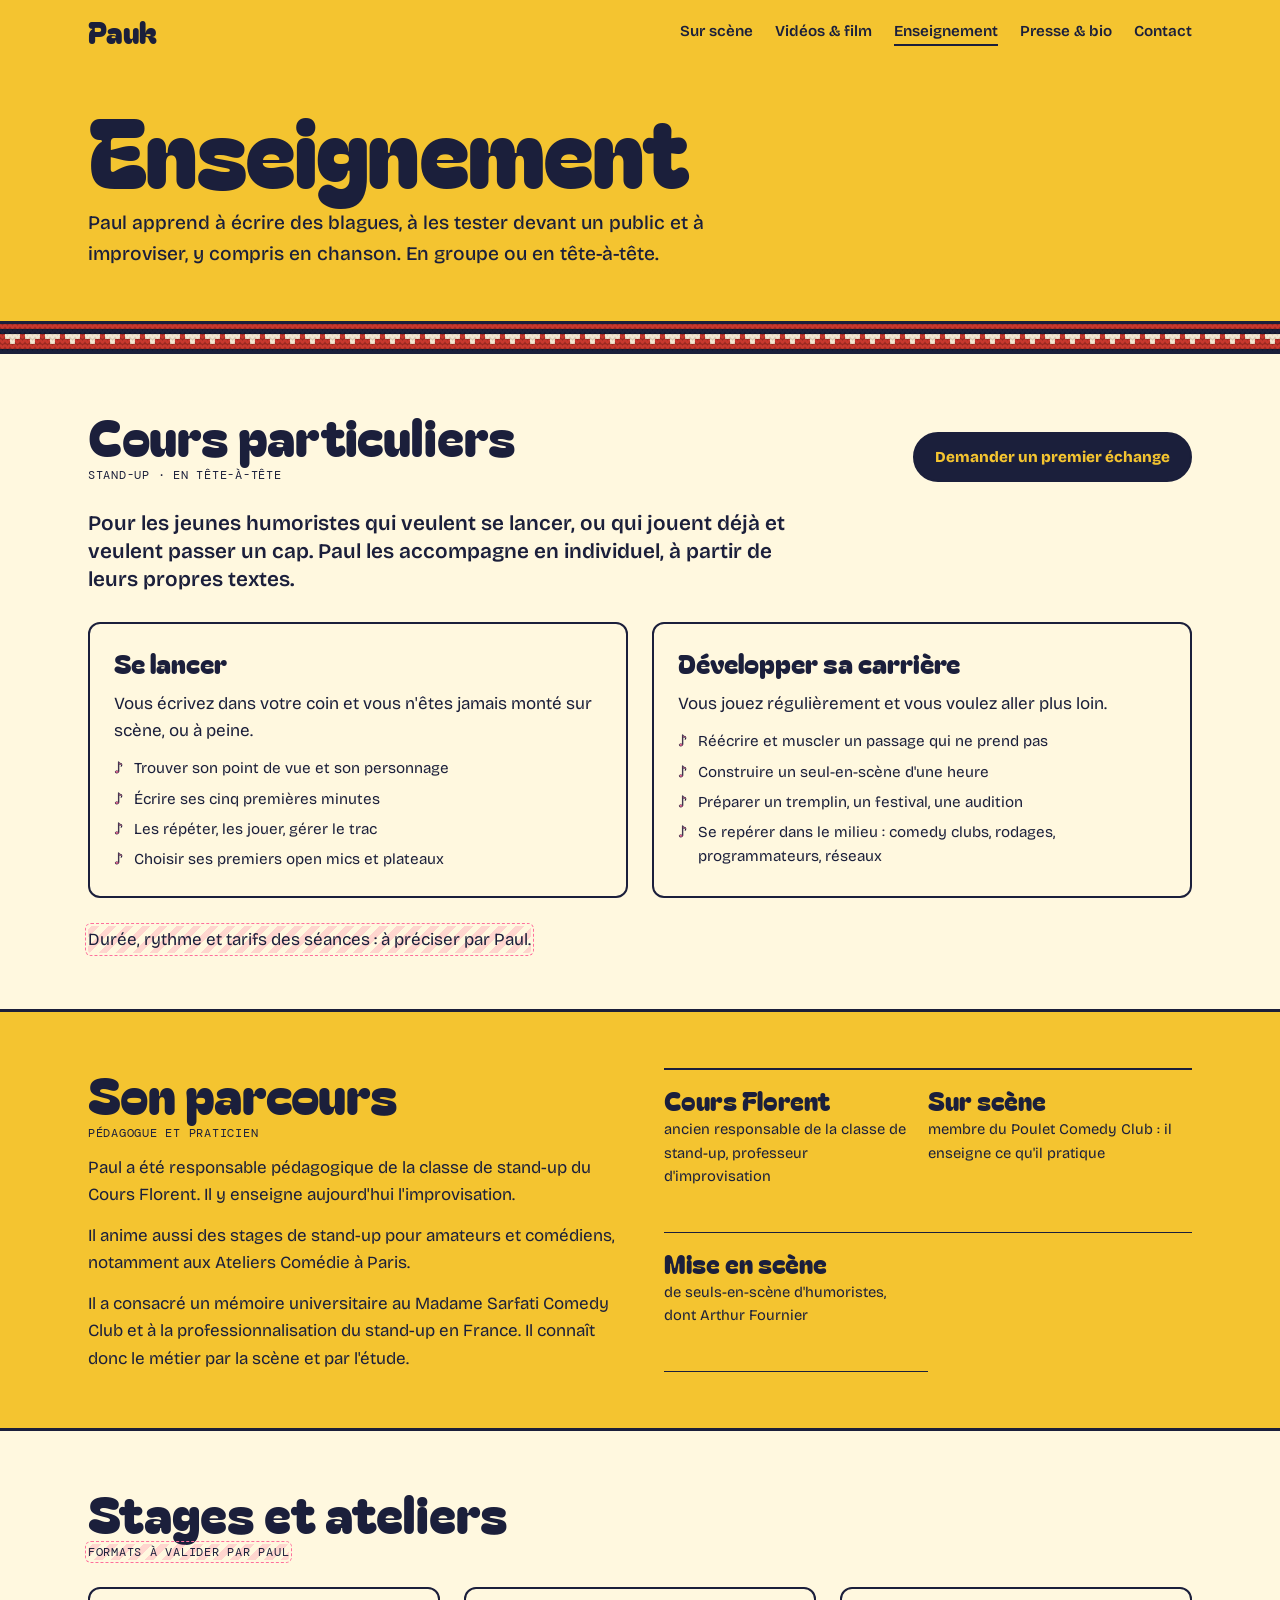
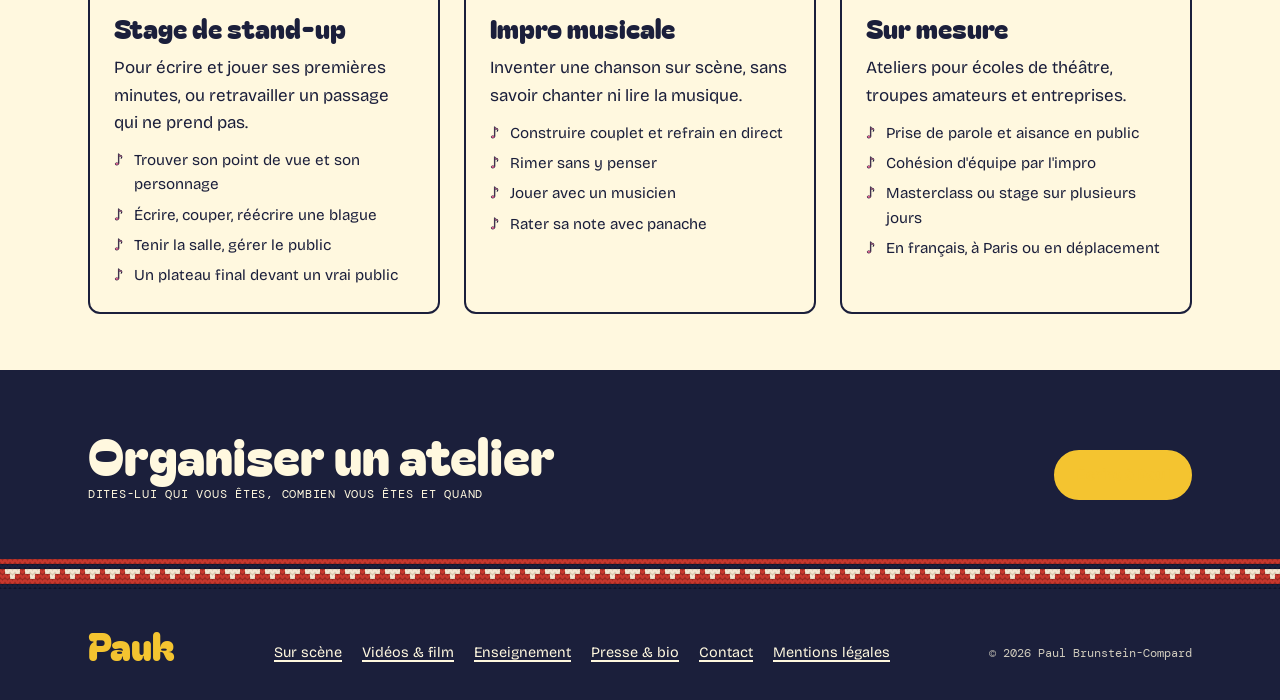
==== enseignement.html @ 98712d62 "Site de Pauk (Paul Brunstein-Compard) Site statique pauk.paris : accueil, sur scène, vidéos et film," ====
<!doctype html>
<html lang="fr">
<head>
<meta charset="utf-8">
<meta name="viewport" content="width=device-width, initial-scale=1, viewport-fit=cover">
<title>Enseignement · Pauk</title>
<meta name="description" content="Cours particuliers de stand-up pour jeunes humoristes, stages et ateliers d'improvisation musicale avec Paul Brunstein-Compard, professeur au Cours Florent.">
<link rel="icon" href="data:image/svg+xml,%3Csvg xmlns='http://www.w3.org/2000/svg' viewBox='0 0 64 64'%3E%3Crect width='64' height='64' rx='14' fill='%23F4C430'/%3E%3Ctext x='32' y='47' font-family='Arial Rounded MT Bold,Arial' font-weight='900' font-size='42' text-anchor='middle' fill='%231B1F3B'%3EP%3C/text%3E%3C/svg%3E">
<link rel="preconnect" href="https://fonts.googleapis.com">
<link rel="preconnect" href="https://fonts.gstatic.com" crossorigin>
<link rel="stylesheet" href="https://fonts.googleapis.com/css2?family=Bagel+Fat+One&family=Bricolage+Grotesque:opsz,wght@12..96,400;12..96,500;12..96,600;12..96,800&family=DM+Mono:wght@400;500&display=swap">
<link rel="stylesheet" href="assets/style.css">
<script>document.documentElement.classList.add('js')</script>
</head>
<body>
<a class="skip" href="#main">Aller au contenu</a>

<header class="site-header">
  <div class="inner">
    <a class="logo" href="index.html" aria-label="Pauk, accueil">Pauk</a>
    <button class="nav-toggle" type="button" aria-expanded="false" aria-controls="nav"><span class="bars" aria-hidden="true"></span>Menu</button>
    <nav class="nav" id="nav" aria-label="Navigation principale">
      <ul>
        <li><a href="sur-scene.html">Sur scène</a></li>
        <li><a href="videos.html">Vidéos & film</a></li>
        <li><a href="enseignement.html" aria-current="page">Enseignement</a></li>
        <li><a href="presse.html">Presse & bio</a></li>
        <li><a href="contact.html">Contact</a></li>
      </ul>
    </nav>
  </div>
</header>

<main id="main">
  <section class="page-head">
    <div class="inner">
      <h1>Enseignement</h1>
      <p>Paul apprend à écrire des blagues, à les tester devant un public et à improviser, y compris en chanson. En groupe ou en tête-à-tête.</p>
    </div>
  </section>
  <div class="lisere" aria-hidden="true"></div>

  <section class="band" id="cours-particuliers" aria-labelledby="perso-title">
    <div class="inner">
      <div class="band-head">
        <h2 class="h2" id="perso-title">Cours particuliers<span class="kicker">Stand-up · en tête-à-tête</span></h2>
        <a class="btn" href="contact.html#cours">Demander un premier échange</a>
      </div>
      <p class="tagline" style="margin-top:0;max-width:52ch">Pour les jeunes humoristes qui veulent se lancer, ou qui jouent déjà et veulent passer un cap. Paul les accompagne en individuel, à partir de leurs propres textes.</p>
      <div class="offers">
        <article class="offer">
          <h3>Se lancer</h3>
          <p>Vous écrivez dans votre coin et vous n'êtes jamais monté sur scène, ou à peine.</p>
          <ul>
            <li>Trouver son point de vue et son personnage</li>
            <li>Écrire ses cinq premières minutes</li>
            <li>Les répéter, les jouer, gérer le trac</li>
            <li>Choisir ses premiers open mics et plateaux</li>
          </ul>
        </article>
        <article class="offer">
          <h3>Développer sa carrière</h3>
          <p>Vous jouez régulièrement et vous voulez aller plus loin.</p>
          <ul>
            <li>Réécrire et muscler un passage qui ne prend pas</li>
            <li>Construire un seul-en-scène d'une heure</li>
            <li>Préparer un tremplin, un festival, une audition</li>
            <li>Se repérer dans le milieu : comedy clubs, rodages, programmateurs, réseaux</li>
          </ul>
        </article>
      </div>
      <p class="todo" style="align-self:flex-start">Durée, rythme et tarifs des séances : à préciser par Paul.</p>
    </div>
  </section>

  <section class="band yellow" aria-labelledby="parcours-title">
    <div class="inner">
      <div class="split">
        <div class="prose">
          <h2 class="h2" id="parcours-title">Son parcours<span class="kicker">Pédagogue et praticien</span></h2>
          <p>Paul a été responsable pédagogique de la classe de stand-up du Cours Florent. Il y enseigne aujourd'hui l'improvisation.</p>
          <p>Il anime aussi des stages de stand-up pour amateurs et comédiens, notamment aux Ateliers Comédie à Paris.</p>
          <p>Il a consacré un mémoire universitaire au Madame Sarfati Comedy Club et à la professionnalisation du stand-up en France. Il connaît donc le métier par la scène et par l'étude.</p>
        </div>
        <div class="facts">
          <div><b>Cours Florent</b><span>ancien responsable de la classe de stand-up, professeur d'improvisation</span></div>
          <div><b>Sur scène</b><span>membre du Poulet Comedy Club : il enseigne ce qu'il pratique</span></div>
          <div><b>Mise en scène</b><span>de seuls-en-scène d'humoristes, dont Arthur Fournier</span></div>
        </div>
      </div>
    </div>
  </section>

  <section class="band" aria-labelledby="offres-title">
    <div class="inner">
      <h2 class="h2" id="offres-title">Stages et ateliers<span class="kicker"><span class="todo">Formats à valider par Paul</span></span></h2>
      <div class="offers">
        <article class="offer">
          <h3>Stage de stand-up</h3>
          <p>Pour écrire et jouer ses premières minutes, ou retravailler un passage qui ne prend pas.</p>
          <ul>
            <li>Trouver son point de vue et son personnage</li>
            <li>Écrire, couper, réécrire une blague</li>
            <li>Tenir la salle, gérer le public</li>
            <li>Un plateau final devant un vrai public</li>
          </ul>
        </article>
        <article class="offer">
          <h3>Impro musicale</h3>
          <p>Inventer une chanson sur scène, sans savoir chanter ni lire la musique.</p>
          <ul>
            <li>Construire couplet et refrain en direct</li>
            <li>Rimer sans y penser</li>
            <li>Jouer avec un musicien</li>
            <li>Rater sa note avec panache</li>
          </ul>
        </article>
        <article class="offer">
          <h3>Sur mesure</h3>
          <p>Ateliers pour écoles de théâtre, troupes amateurs et entreprises.</p>
          <ul>
            <li>Prise de parole et aisance en public</li>
            <li>Cohésion d'équipe par l'impro</li>
            <li>Masterclass ou stage sur plusieurs jours</li>
            <li>En français, à Paris ou en déplacement</li>
          </ul>
        </article>
      </div>
    </div>
  </section>

  <section class="band ink on-ink">
    <div class="inner">
      <div class="band-head">
        <h2 class="h2">Organiser un atelier<span class="kicker">Dites-lui qui vous êtes, combien vous êtes et quand</span></h2>
        <a class="btn" href="contact.html#ateliers">Écrire à Paul</a>
      </div>
    </div>
  </section>
</main>

<footer class="site-footer">
  <div class="lisere" aria-hidden="true"></div>
  <div class="inner">
    <a class="logo" href="index.html">Pauk</a>
    <ul>
      <li><a href="sur-scene.html">Sur scène</a></li>
      <li><a href="videos.html">Vidéos & film</a></li>
      <li><a href="enseignement.html">Enseignement</a></li>
      <li><a href="presse.html">Presse & bio</a></li>
      <li><a href="contact.html">Contact</a></li>
      <li><a href="mentions-legales.html">Mentions légales</a></li>
    </ul>
    <small>© 2026 Paul Brunstein-Compard</small>
  </div>
</footer>
<script src="assets/site.js"></script>
</body>
</html>
---- assets/style.css ----
/* Pauk — feuille de style du site
   Univers : affiche de cabaret jaune, encre bleu nuit, rose « fausse note ».
   Le site garde volontairement le même look en mode clair et en mode sombre. */

:root {
  --yellow: #F4C430;
  --ink: #1B1F3B;
  --pink: #FF6F9C;
  --paper: #FFF8DF;
  --ink-soft: #3A3F66;
  --display: "Bagel Fat One", "Arial Rounded MT Bold", "Trebuchet MS", sans-serif;
  --body: "Bricolage Grotesque", "Segoe UI", system-ui, sans-serif;
  --mono: "DM Mono", ui-monospace, "Cascadia Mono", Consolas, monospace;
  --gutter: 28px;
  --max: 1160px;
  color-scheme: light;
}

* { box-sizing: border-box; }
html { scroll-behavior: smooth; }
body {
  margin: 0;
  background: var(--yellow);
  color: var(--ink);
  font-family: var(--body);
  font-size: 17px;
  line-height: 1.6;
  -webkit-font-smoothing: antialiased;
}
img { max-width: 100%; display: block; }
a { color: inherit; text-underline-offset: 3px; text-decoration-thickness: 1.5px; }
a:hover { color: var(--ink-soft); }
:focus-visible { outline: 3px solid var(--pink); outline-offset: 3px; border-radius: 4px; }
h1, h2, h3 { margin: 0; line-height: 1.1; text-wrap: balance; }
p { margin: 0; }
ul { margin: 0; padding: 0; }

.inner {
  max-width: var(--max);
  margin: 0 auto;
  padding-left: max(var(--gutter), env(safe-area-inset-left, 0px));
  padding-right: max(var(--gutter), env(safe-area-inset-right, 0px));
}
.skip { position: absolute; left: -999px; top: 8px; background: var(--ink); color: var(--paper); padding: 8px 14px; border-radius: 6px; z-index: 50; }
.skip:focus { left: 12px; }

/* ---------- En-tête ---------- */
body::before { content: ""; position: fixed; inset: 0 0 auto; height: env(safe-area-inset-top, 0px); z-index: 30; background: var(--yellow); }
.site-header {
  position: sticky; top: env(safe-area-inset-top, 0px); z-index: 20;
  background: var(--yellow);
  border-bottom: 3px solid transparent;
  transition: border-color .2s;
}
.site-header.scrolled { border-bottom-color: var(--ink); }
.site-header .inner { display: flex; align-items: center; justify-content: space-between; gap: 20px; padding-block: 16px; }
.logo { font-family: var(--display); font-size: 1.9rem; line-height: 1; text-decoration: none; }
.logo:hover { color: var(--ink); }
.nav ul { display: flex; gap: 22px; list-style: none; font-weight: 600; font-size: 0.95rem; }
.nav a { text-decoration: none; padding-block: 4px; border-bottom: 2.5px solid transparent; }
.nav a:hover, .nav a[aria-current="page"] { border-bottom-color: var(--ink); color: var(--ink); }
.nav-toggle { display: none; }

/* ---------- Boutons ---------- */
.btns { display: flex; flex-wrap: wrap; gap: 10px; }
.btn {
  display: inline-flex; align-items: center; gap: 8px;
  padding: 11px 20px; border: 2.5px solid var(--ink); border-radius: 999px;
  background: var(--ink); color: var(--yellow); font-weight: 800; font-size: 0.95rem;
  text-decoration: none; transition: transform .15s, box-shadow .15s;
}
.btn:hover { color: var(--yellow); transform: translate(-2px, -2px); box-shadow: 3px 3px 0 var(--pink); }
.btn.ghost { background: transparent; color: var(--ink); }
.btn.ghost:hover { color: var(--ink); }
.on-ink .btn { background: var(--yellow); color: var(--ink); border-color: var(--yellow); }
.on-ink .btn.ghost { background: transparent; color: var(--yellow); }

/* ---------- Héros ---------- */
.hero .inner { display: grid; grid-template-columns: 1.2fr 0.8fr; gap: 40px; align-items: end; padding-block: 32px 56px; }
.hero h1 { font-family: var(--display); font-weight: 400; font-size: clamp(3.6rem, 12vw, 8.5rem); line-height: 0.86; letter-spacing: -0.02em; }
.hero h1 em { font-style: normal; color: var(--pink); -webkit-text-stroke: 2.5px var(--ink); paint-order: stroke fill; }
.tagline { font-size: 1.3rem; font-weight: 600; max-width: 32ch; margin-top: 22px; line-height: 1.35; }
.tagline small { display: block; font-size: 0.92rem; font-weight: 400; margin-top: 8px; }
.hero .btns { margin-top: 26px; }

.staff {
  position: relative; height: 56px; margin: 26px 0 0; max-width: 440px;
  background: repeating-linear-gradient(to bottom, var(--ink) 0 1.5px, transparent 1.5px 12px);
  background-size: 100% 49.5px; background-repeat: no-repeat;
}
.staff i { position: absolute; width: 15px; height: 11px; border-radius: 50%; background: var(--ink); transform: rotate(-20deg); }
.staff i::after { content: ""; position: absolute; right: 0; bottom: 5px; width: 1.5px; height: 30px; background: var(--ink); }
.staff i.off { background: var(--pink); outline: 1.5px solid var(--ink); }
.staff span { position: absolute; right: 0; top: -22px; font-family: var(--mono); font-size: 0.72rem; }
@media (prefers-reduced-motion: no-preference) {
  .staff i.off { animation: hop 2.6s ease-in-out infinite; }
  @keyframes hop { 0%, 70%, 100% { translate: 0 0; } 80% { translate: 0 -8px; } 90% { translate: 0 2px; } }
}

/* Portrait : une vraie photo remplace .ph en ajoutant <img> dans .portrait */
.portrait {
  aspect-ratio: 4 / 5; width: 100%; max-width: 100%;
  border: 3px solid var(--ink); border-radius: 50% 50% 10px 10px; overflow: hidden;
  background: var(--paper); position: relative;
}
.portrait img { width: 100%; height: 100%; object-fit: cover; }
.ph {
  position: absolute; inset: 0;
  background:
    radial-gradient(circle at 50% 36%, #F3D2BC 0 17%, transparent 17.5%),
    radial-gradient(ellipse at 50% 96%, var(--pink) 0 44%, transparent 44.5%),
    var(--paper);
  display: flex; align-items: flex-end; justify-content: center; padding: 14px;
}
.ph span, .ph-label { font-family: var(--mono); font-size: 0.72rem; background: var(--ink); color: var(--paper); padding: 3px 9px; border-radius: 4px; }

/* ---------- Le pull ----------
   Motif jacquard tricoté d'après le pull fétiche de Pauk (affiche de L'Art de rater).
   pull.svg = motif complet, pull-lisere.svg = bande fine. Générés par outils/pull.py. */
.knit {
  height: 120px;
  background: url("pull.svg") repeat-x left top / auto 120px;
  border-top: 3px solid var(--ink);
  position: relative;
}
.knit-tag {
  position: absolute; right: max(var(--gutter), env(safe-area-inset-right, 0px)); bottom: -14px;
  font-family: var(--mono); font-size: 0.72rem; letter-spacing: .04em;
  background: var(--paper); color: var(--ink); border: 2px solid var(--ink); border-radius: 999px; padding: 3px 12px;
  transform: rotate(-3deg); z-index: 1;
}
.lisere { height: 30px; background: url("pull-lisere.svg") repeat-x left top / auto 30px; border-top: 3px solid var(--ink); }
.site-footer .lisere { border-top: 0; }

/* Affiche dans un cadre */
.poster { border: 3px solid var(--ink); border-radius: 10px; overflow: hidden; box-shadow: 8px 8px 0 var(--ink); max-width: 340px; width: 100%; justify-self: center; }
.poster img { width: 100%; height: auto; }

/* ---------- Bandeaux ---------- */
.band { background: var(--paper); border-top: 3px solid var(--ink); }
.band .inner { padding-block: 56px; display: flex; flex-direction: column; gap: 28px; }
.band.yellow { background: var(--yellow); }
.band.ink { background: var(--ink); color: var(--paper); }
.band.ink a { color: var(--yellow); }
.band-head { display: flex; justify-content: space-between; align-items: end; gap: 16px; flex-wrap: wrap; }
.h2 { font-family: var(--display); font-weight: 400; font-size: clamp(2.2rem, 5vw, 3.2rem); line-height: 1; }
.kicker { display: block; font-family: var(--mono); font-size: 0.78rem; letter-spacing: 0.06em; text-transform: uppercase; margin-top: 8px; }
.more { font-weight: 700; }

/* ---------- En-tête de page intérieure ---------- */
.page-head .inner { padding-block: 40px 52px; display: flex; flex-direction: column; gap: 16px; }
.page-head h1 { font-family: var(--display); font-weight: 400; font-size: clamp(3rem, 9vw, 6rem); line-height: 0.9; letter-spacing: -0.02em; }
.page-head p { font-size: 1.2rem; max-width: 52ch; font-weight: 500; }

/* ---------- Setlist (dates) ---------- */
.setlist { list-style: none; display: grid; }
.setlist li {
  display: grid; grid-template-columns: 11rem 1fr auto; gap: 20px; align-items: baseline;
  padding: 16px 0; border-bottom: 1.5px dashed var(--ink);
}
.setlist li:first-child { border-top: 1.5px dashed var(--ink); }
.setlist .when { font-family: var(--mono); font-size: 0.88rem; font-variant-numeric: tabular-nums; }
.setlist .what { min-width: 0; font-weight: 800; font-size: 1.1rem; line-height: 1.3; }
.setlist .what small { display: block; font-weight: 400; font-size: 0.92rem; margin-top: 2px; }
.setlist .side { display: flex; gap: 10px; align-items: center; flex-wrap: wrap; justify-content: flex-end; }
.tag { font-family: var(--mono); font-size: 0.72rem; text-transform: uppercase; letter-spacing: .04em; border: 1.5px solid currentColor; border-radius: 999px; padding: 2px 9px; white-space: nowrap; }
.tag.pink { background: var(--pink); border-color: var(--ink); }
.setlist .go { font-weight: 800; font-size: 0.9rem; white-space: nowrap; }

/* ---------- Cartes vidéo ---------- */
.cards { display: grid; grid-template-columns: repeat(auto-fill, minmax(260px, 1fr)); gap: 24px; }
.card { display: flex; flex-direction: column; gap: 10px; min-width: 0; text-decoration: none; }
.card .thumb {
  aspect-ratio: 16 / 9; max-width: 100%; border: 2.5px solid var(--ink); border-radius: 8px;
  background: var(--yellow); display: grid; place-items: center; position: relative; overflow: hidden;
  transition: transform .15s, box-shadow .15s;
}
.card .thumb.pink { background: var(--pink); }
.card .thumb.ink { background: var(--ink-soft); }
.card .thumb img { position: absolute; inset: 0; width: 100%; height: 100%; object-fit: cover; }
.card .play { z-index: 1; width: 58px; height: 58px; border-radius: 50%; background: var(--ink); display: grid; place-items: center; position: relative; }
.card .play::after { content: ""; border-left: 18px solid var(--yellow); border-top: 11px solid transparent; border-bottom: 11px solid transparent; margin-left: 5px; }
.card .thumb .ph-label { position: absolute; left: 10px; bottom: 10px; }
a.card:hover .thumb { transform: translate(-3px, -3px); box-shadow: 4px 4px 0 var(--ink); }
.card b { font-size: 1.05rem; line-height: 1.3; }
.card span { font-size: 0.9rem; }
.card .meta { font-family: var(--mono); font-size: 0.75rem; text-transform: uppercase; letter-spacing: .04em; }

/* ---------- Colonnes de texte ---------- */
.split { display: grid; grid-template-columns: 1fr 1fr; gap: 48px; }
.split > * { min-width: 0; display: flex; flex-direction: column; gap: 14px; }
.prose { display: flex; flex-direction: column; gap: 14px; max-width: 64ch; }
.prose h3 { font-size: 1.25rem; font-weight: 800; margin-top: 10px; }
.quote { font-size: clamp(1.4rem, 3vw, 1.9rem); font-weight: 800; line-height: 1.25; }
.quote cite { display: block; font-style: normal; font-family: var(--mono); font-size: 0.78rem; font-weight: 400; margin-top: 10px; }
.stars { font-family: var(--mono); font-size: 0.85rem; }

/* Faits marquants */
.facts { display: grid; grid-template-columns: repeat(auto-fit, minmax(200px, 1fr)); gap: 0; border-top: 2.5px solid currentColor; }
.facts div { padding: 16px 16px 18px 0; border-bottom: 1.5px solid currentColor; display: flex; flex-direction: column; gap: 4px; }
.facts b { font-family: var(--display); font-weight: 400; font-size: 1.6rem; line-height: 1.1; }
.facts span { font-size: 0.92rem; }

/* Offres (enseignement) */
.offers { display: grid; grid-template-columns: repeat(auto-fit, minmax(260px, 1fr)); gap: 24px; }
.offer { border: 2.5px solid var(--ink); border-radius: 12px; padding: 24px; background: var(--paper); display: flex; flex-direction: column; gap: 12px; min-width: 0; }
.offer h3 { font-family: var(--display); font-weight: 400; font-size: 1.7rem; }
.offer ul { list-style: none; display: flex; flex-direction: column; gap: 6px; font-size: 0.95rem; }
.offer li { padding-left: 20px; position: relative; }
.offer li::before { content: "♪"; position: absolute; left: 0; color: var(--pink); -webkit-text-stroke: .6px var(--ink); font-weight: 800; }

/* Archives */
.archive { list-style: none; display: grid; grid-template-columns: repeat(auto-fill, minmax(260px, 1fr)); gap: 20px 32px; }
.archive li { border-top: 1.5px solid var(--ink); padding-top: 10px; display: flex; flex-direction: column; gap: 2px; }
.archive b { font-size: 1.05rem; }
.archive span { font-size: 0.9rem; }
.archive .when { font-family: var(--mono); font-size: 0.78rem; }

/* Bio à copier */
.copybox { background: var(--paper); border: 2.5px solid var(--ink); border-radius: 12px; padding: 22px; display: flex; flex-direction: column; gap: 12px; }
.copybox .row { display: flex; justify-content: space-between; align-items: center; gap: 12px; flex-wrap: wrap; }
.copybox .label { font-family: var(--mono); font-size: 0.78rem; text-transform: uppercase; letter-spacing: .06em; }
.copy { font: 700 0.85rem var(--body); padding: 6px 14px; border-radius: 999px; border: 2px solid var(--ink); background: transparent; color: var(--ink); cursor: pointer; }
.copy:hover { background: var(--ink); color: var(--yellow); }

/* Photos presse */
.photos { display: grid; grid-template-columns: repeat(auto-fill, minmax(200px, 1fr)); gap: 18px; }
.photos figure { margin: 0; display: flex; flex-direction: column; gap: 6px; }
.photos .frame { aspect-ratio: 4 / 5; max-width: 100%; border: 2.5px solid var(--ink); border-radius: 8px; background: var(--yellow); display: grid; place-items: center; overflow: hidden; }
.photos .frame img { width: 100%; height: 100%; object-fit: cover; object-position: 50% 30%; }
.photos .frame.pink { background: var(--pink); }
.photos figcaption { font-size: 0.85rem; }

/* Contact : une seule adresse */
.contact-one { display: flex; flex-direction: column; gap: 10px; }
.mail-big { font-family: var(--display); font-size: clamp(1.7rem, 6vw, 3.4rem); line-height: 1.05; text-decoration: none; word-break: break-word; }
.mail-big:hover { text-decoration: underline; }
.contact-one p { max-width: 56ch; }
.subjects { list-style: none; display: grid; grid-template-columns: repeat(auto-fit, minmax(220px, 1fr)); gap: 20px 28px; }
.subjects li { border-top: 2px solid currentColor; padding-top: 10px; display: flex; flex-direction: column; gap: 4px; font-size: 0.93rem; }
.subjects b { font-family: var(--mono); font-size: 0.78rem; text-transform: uppercase; letter-spacing: .06em; }
.on-ink .subjects b { color: var(--yellow); }

/* Contacts */
.contacts { display: grid; grid-template-columns: repeat(auto-fit, minmax(230px, 1fr)); gap: 28px; }
.contacts > div { border-top: 2px solid currentColor; padding-top: 12px; display: flex; flex-direction: column; gap: 6px; min-width: 0; }
.contacts b { font-family: var(--mono); font-size: 0.78rem; text-transform: uppercase; letter-spacing: .06em; }
.on-ink .contacts b { color: var(--yellow); }
.contacts .mail { font-weight: 800; font-size: 1.1rem; word-break: break-word; }
.contacts p { font-size: 0.93rem; }
.socials { display: flex; flex-wrap: wrap; gap: 10px; list-style: none; }
.socials a { display: inline-block; font-family: var(--mono); font-size: 0.85rem; border: 1.5px solid currentColor; border-radius: 6px; padding: 6px 12px; text-decoration: none; }

/* Éléments à compléter : faciles à repérer, à retirer une fois remplis */
.todo { background: repeating-linear-gradient(-45deg, rgba(255,111,156,.25) 0 6px, transparent 6px 12px); outline: 1.5px dashed var(--pink); outline-offset: 2px; border-radius: 3px; }

/* ---------- Pied de page ---------- */
.site-footer { background: var(--ink); color: var(--paper); border-top: 3px solid var(--ink); }
.site-footer .inner { padding-block: 36px calc(36px + env(safe-area-inset-bottom, 0px)); display: flex; justify-content: space-between; gap: 20px 40px; flex-wrap: wrap; align-items: end; }
.site-footer .logo { color: var(--yellow); font-size: 2.4rem; }
.site-footer ul { display: flex; flex-wrap: wrap; gap: 8px 20px; list-style: none; font-size: 0.9rem; }
.site-footer a { color: var(--paper); }
.site-footer small { font-family: var(--mono); font-size: 0.75rem; opacity: .8; }

/* ---------- Téléphone ---------- */
@media (max-width: 860px) {
  :root { --gutter: 18px; }
  body { font-size: 16px; }
  .nav-toggle {
    display: inline-flex; align-items: center; gap: 8px;
    font: 800 0.95rem var(--body); color: var(--ink); background: transparent;
    border: 2.5px solid var(--ink); border-radius: 999px; padding: 7px 14px; cursor: pointer;
  }
  .nav-toggle .bars { width: 16px; height: 10px; border-block: 2.5px solid var(--ink); position: relative; }
  .nav-toggle .bars::after { content: ""; position: absolute; left: 0; right: 0; top: 1.25px; height: 2.5px; background: var(--ink); }
  .js .nav { display: none; }
  .js .nav.open { display: block; position: absolute; left: 0; right: 0; top: 100%; background: var(--yellow); border-bottom: 3px solid var(--ink); }
  .nav ul { flex-direction: column; gap: 0; padding: 4px max(var(--gutter), env(safe-area-inset-right, 0px)) 16px max(var(--gutter), env(safe-area-inset-left, 0px)); font-size: 1.25rem; }
  .nav li a { display: block; padding: 10px 0; border-bottom: 1.5px dashed var(--ink); }
  .nav li:last-child a { border-bottom: 0; }
  html:not(.js) .site-header .inner { flex-wrap: wrap; }
  html:not(.js) .nav-toggle { display: none; }
  html:not(.js) .nav ul { flex-direction: row; flex-wrap: wrap; gap: 4px 16px; padding: 0; font-size: 0.95rem; }
  html:not(.js) .nav li a { border-bottom: 0; padding: 2px 0; }

  .hero .inner { grid-template-columns: 1fr; gap: 28px; padding-block: 12px 40px; }
  .hero .portrait { max-width: 220px; justify-self: start; }
  .split { grid-template-columns: 1fr; gap: 36px; }
  .band .inner { padding-block: 40px; }
  .setlist li { grid-template-columns: 1fr; gap: 6px; }
  .setlist .side { justify-content: flex-start; }
}
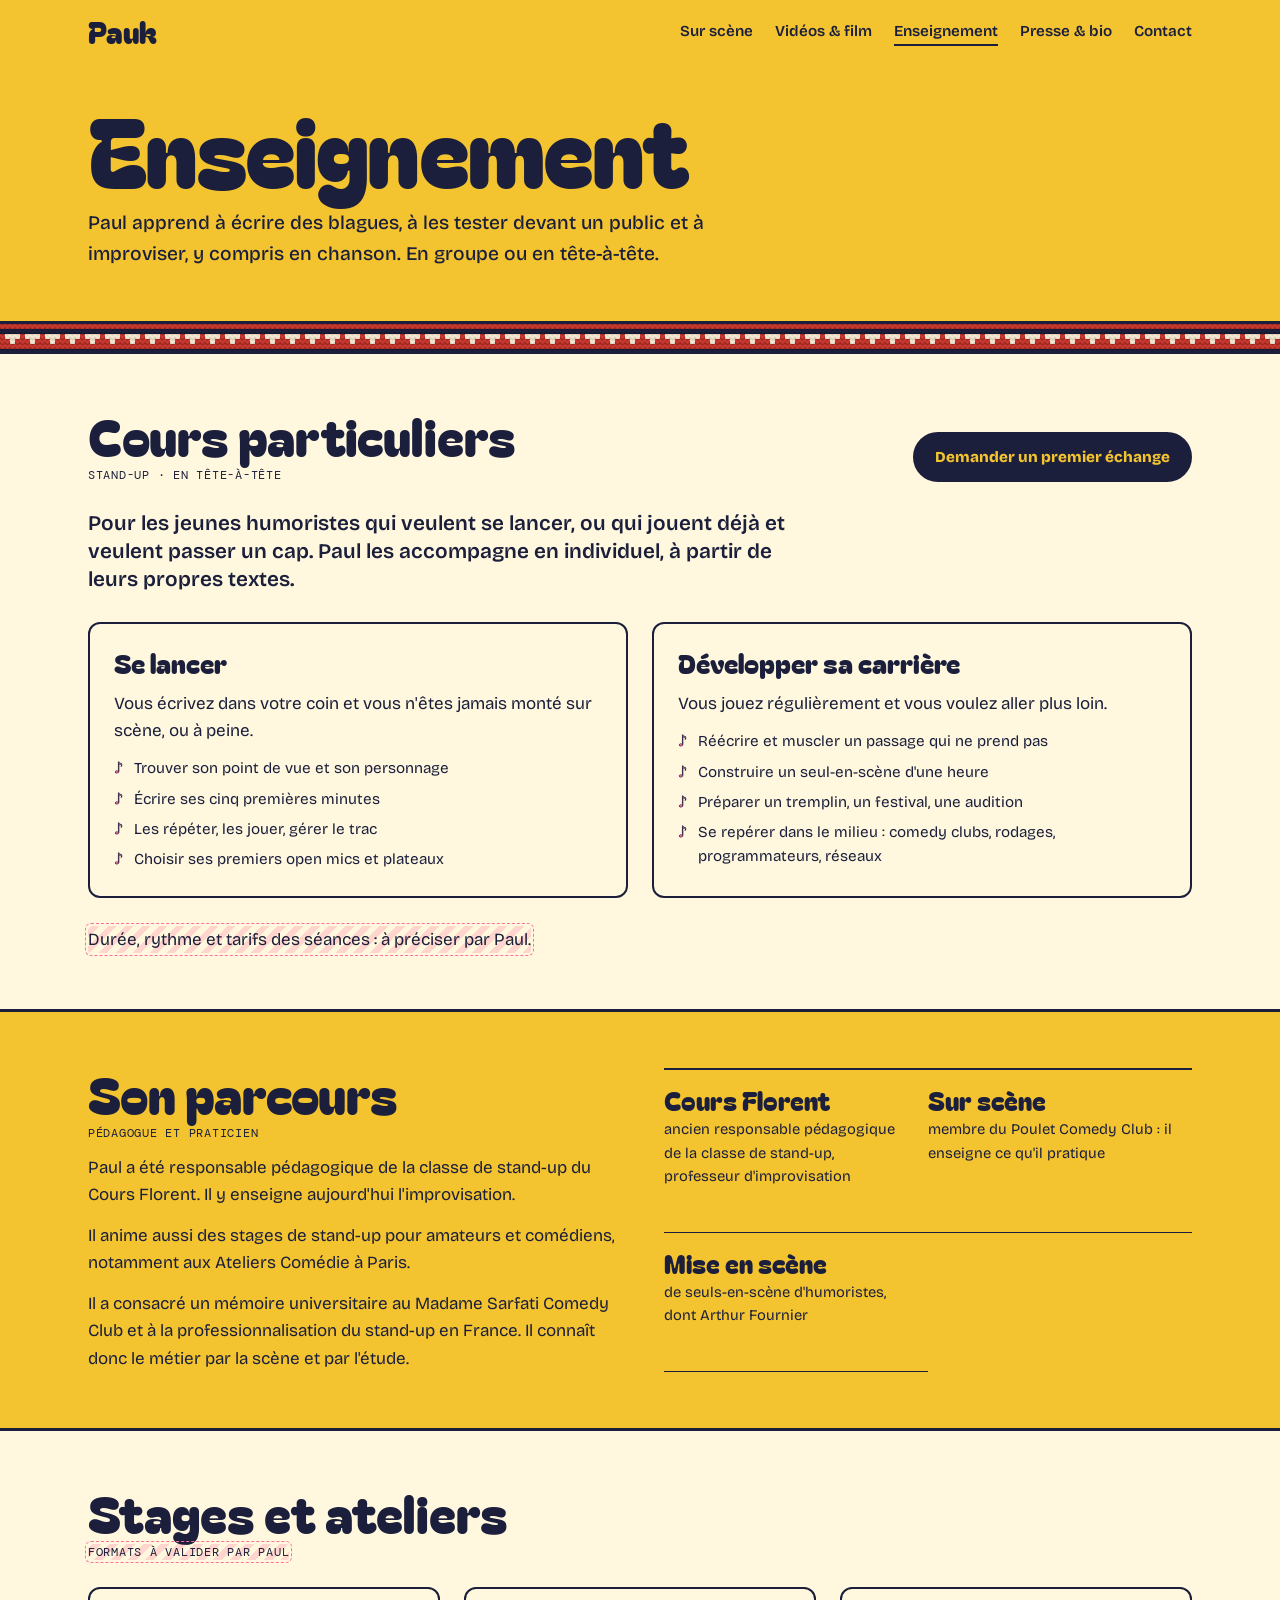
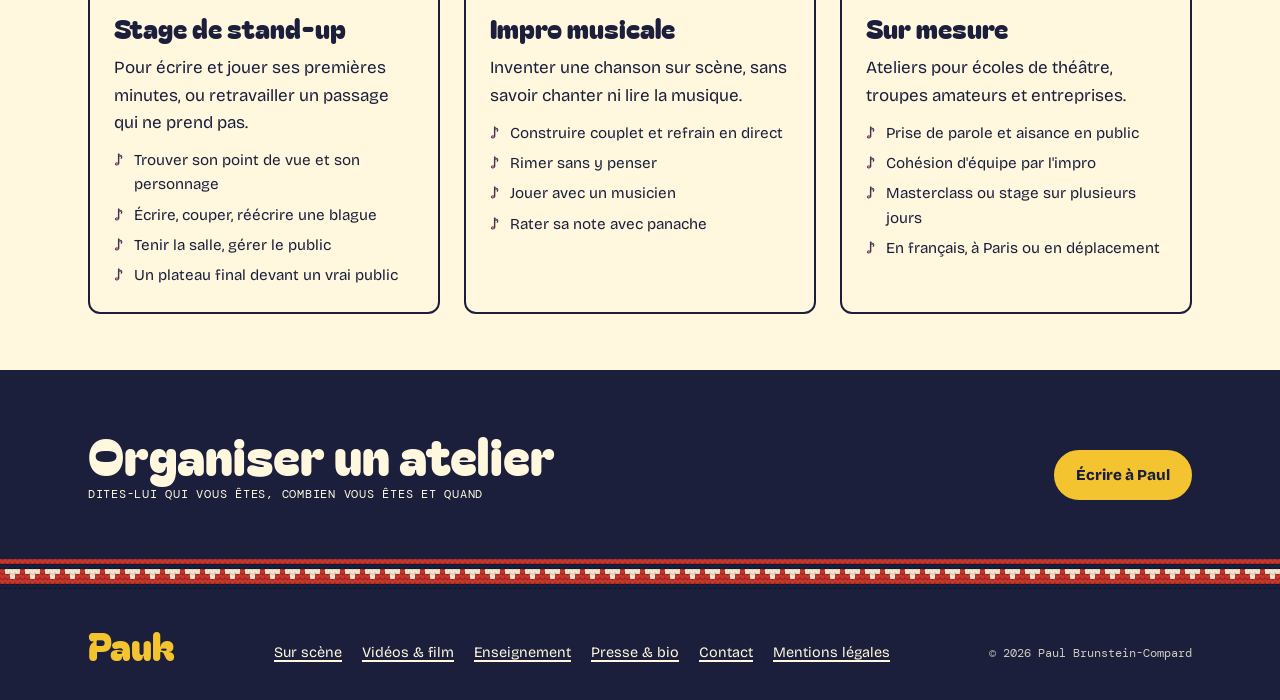
==== commit 503388fe: "Précise « responsable pédagogique » de la classe de stand-up Co-Authored-By: Claude Opus 5.5 <norepl" ====
--- a/enseignement.html
+++ b/enseignement.html
@@ -83,7 +83,7 @@
           <p>Il a consacré un mémoire universitaire au Madame Sarfati Comedy Club et à la professionnalisation du stand-up en France. Il connaît donc le métier par la scène et par l'étude.</p>
         </div>
         <div class="facts">
-          <div><b>Cours Florent</b><span>ancien responsable de la classe de stand-up, professeur d'improvisation</span></div>
+          <div><b>Cours Florent</b><span>ancien responsable pédagogique de la classe de stand-up, professeur d'improvisation</span></div>
           <div><b>Sur scène</b><span>membre du Poulet Comedy Club : il enseigne ce qu'il pratique</span></div>
           <div><b>Mise en scène</b><span>de seuls-en-scène d'humoristes, dont Arthur Fournier</span></div>
         </div>
--- a/assets/style.css
+++ b/assets/style.css
@@ -72,8 +72,9 @@
 .btn:hover { color: var(--yellow); transform: translate(-2px, -2px); box-shadow: 3px 3px 0 var(--pink); }
 .btn.ghost { background: transparent; color: var(--ink); }
 .btn.ghost:hover { color: var(--ink); }
-.on-ink .btn { background: var(--yellow); color: var(--ink); border-color: var(--yellow); }
-.on-ink .btn.ghost { background: transparent; color: var(--yellow); }
+/* .band.ink a colore tous les liens en jaune : on le surclasse pour les boutons */
+.band.ink .btn, .on-ink .btn, .band.ink .btn:hover { background: var(--yellow); color: var(--ink); border-color: var(--yellow); }
+.band.ink .btn.ghost, .on-ink .btn.ghost { background: transparent; color: var(--yellow); }
 
 /* ---------- Héros ---------- */
 .hero .inner { display: grid; grid-template-columns: 1.2fr 0.8fr; gap: 40px; align-items: end; padding-block: 32px 56px; }
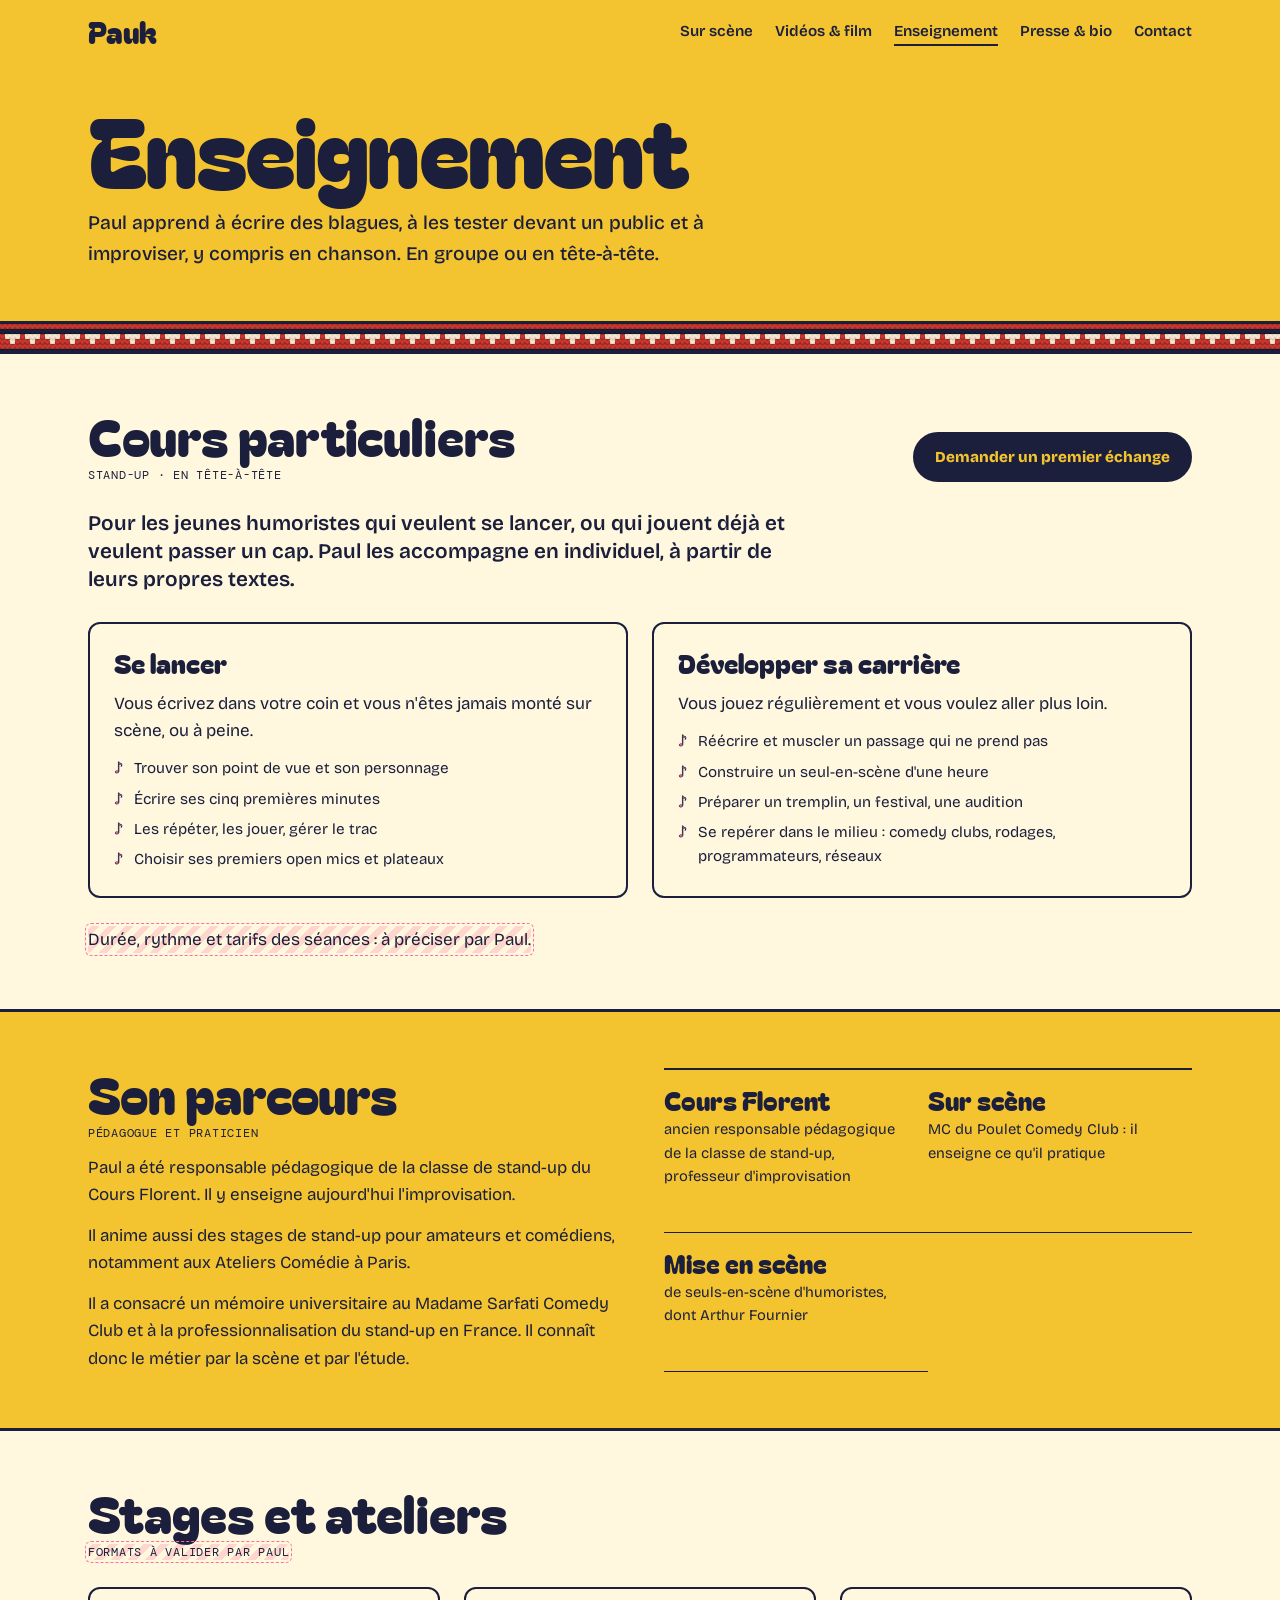
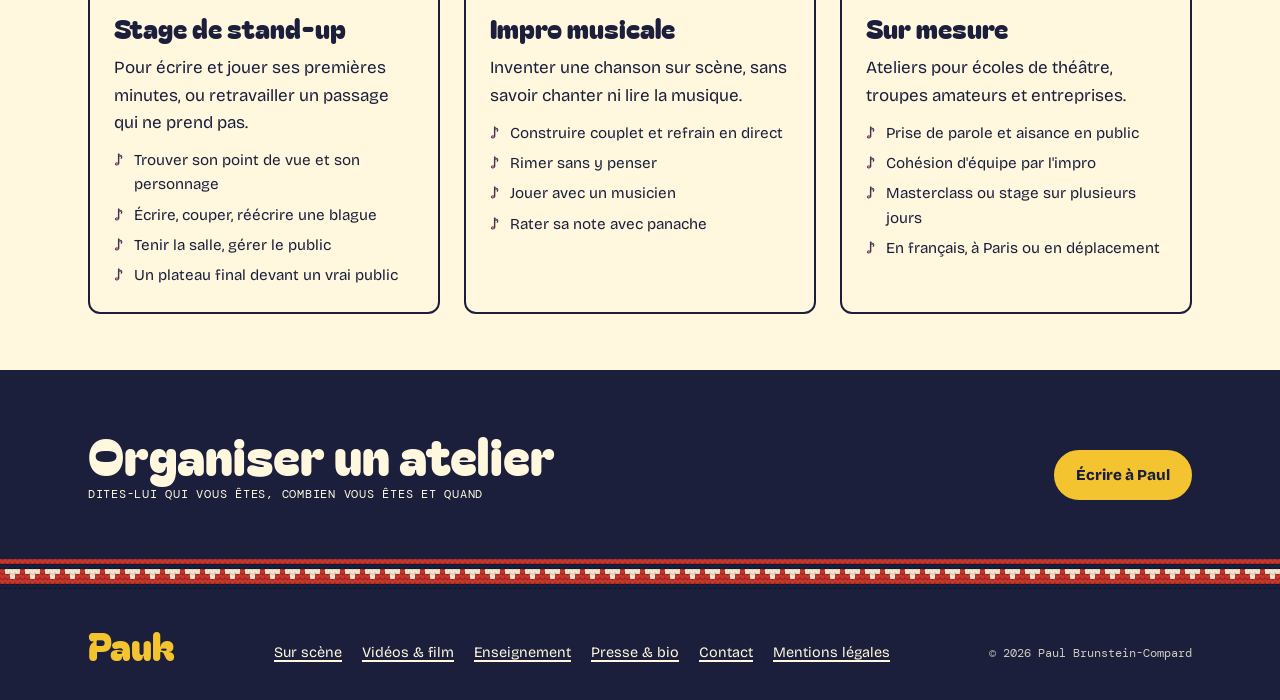
==== commit 19845c42: "Paul est MC du Poulet Comedy Club, pas seulement membre Co-Authored-By: Claude Opus 5.5 <noreply@ant" ====
--- a/enseignement.html
+++ b/enseignement.html
@@ -84,7 +84,7 @@
         </div>
         <div class="facts">
           <div><b>Cours Florent</b><span>ancien responsable pédagogique de la classe de stand-up, professeur d'improvisation</span></div>
-          <div><b>Sur scène</b><span>membre du Poulet Comedy Club : il enseigne ce qu'il pratique</span></div>
+          <div><b>Sur scène</b><span>MC du Poulet Comedy Club : il enseigne ce qu'il pratique</span></div>
           <div><b>Mise en scène</b><span>de seuls-en-scène d'humoristes, dont Arthur Fournier</span></div>
         </div>
       </div>
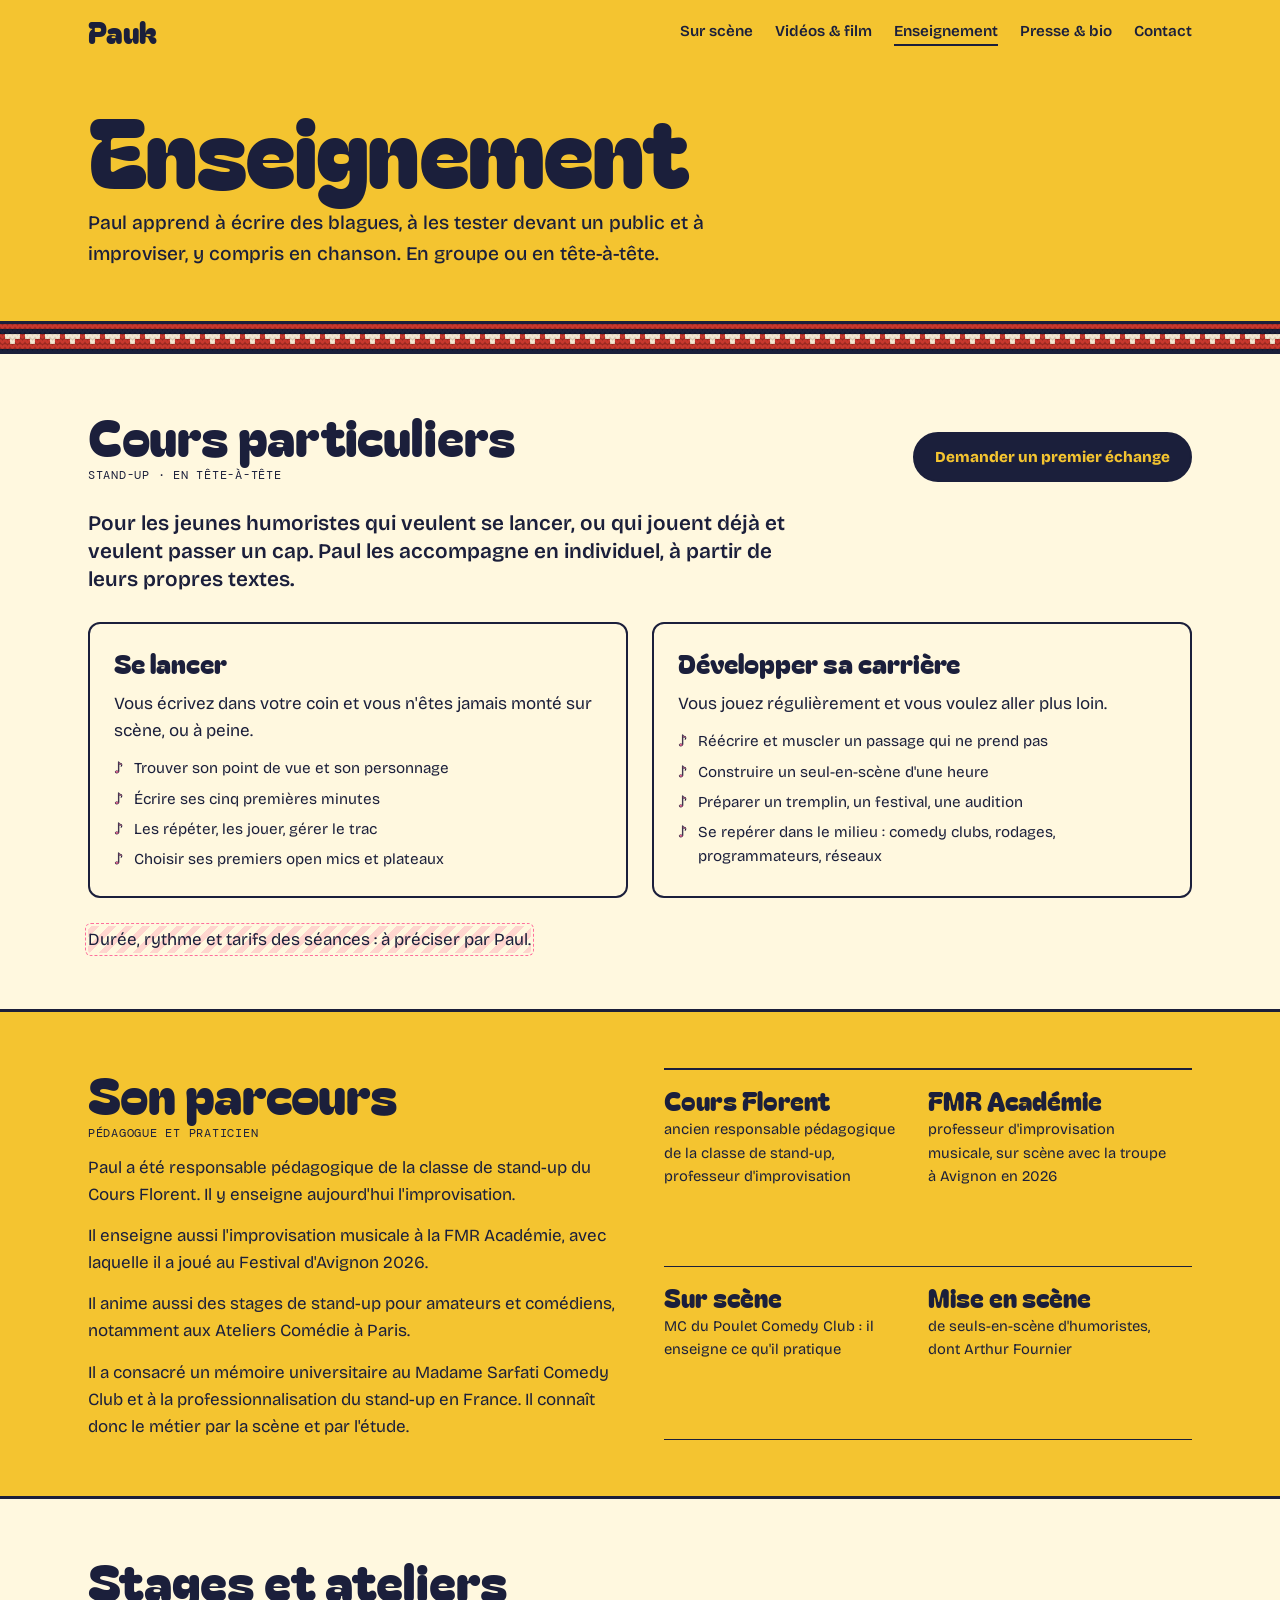
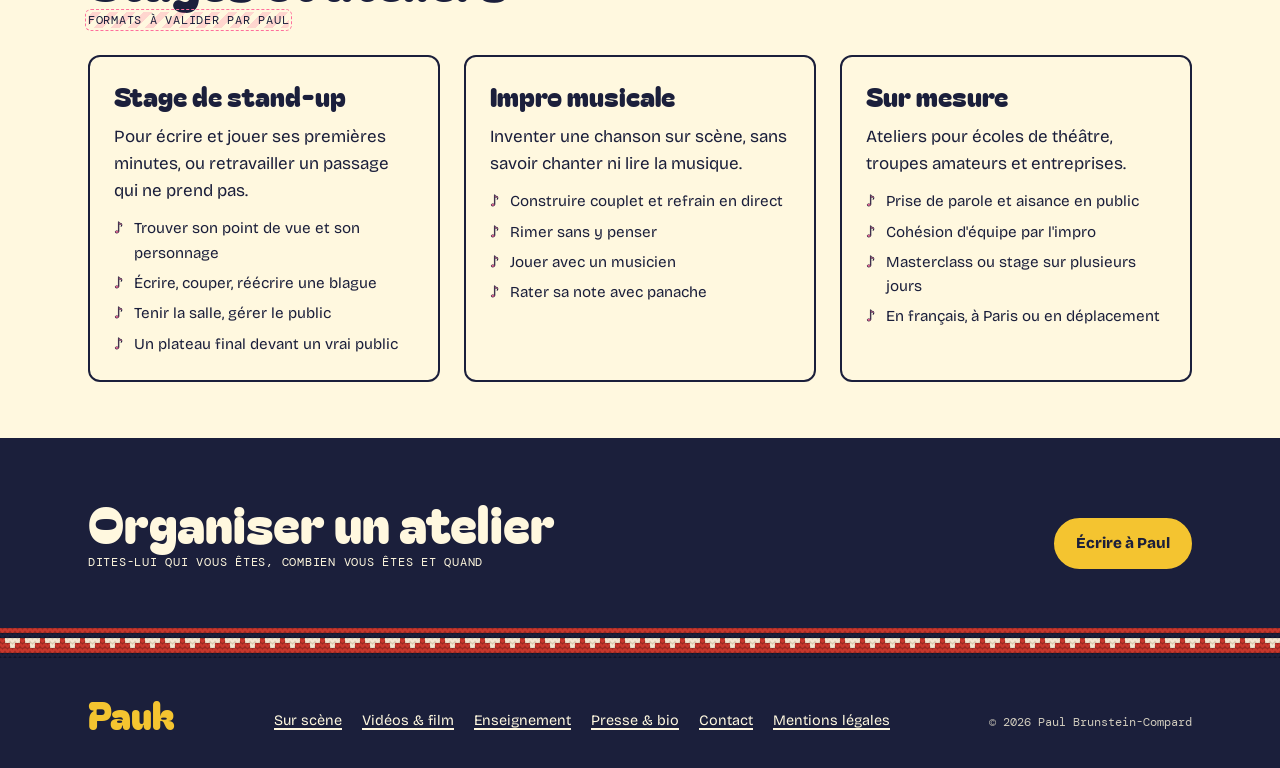
==== commit 7f6687ec: "Ajoute l'impro musicale à la FMR Académie et Avignon 2026 Co-Authored-By: Claude Opus 5.5 <noreply@a" ====
--- a/enseignement.html
+++ b/enseignement.html
@@ -79,11 +79,13 @@
         <div class="prose">
           <h2 class="h2" id="parcours-title">Son parcours<span class="kicker">Pédagogue et praticien</span></h2>
           <p>Paul a été responsable pédagogique de la classe de stand-up du Cours Florent. Il y enseigne aujourd'hui l'improvisation.</p>
+          <p>Il enseigne aussi l'improvisation musicale à la FMR Académie, avec laquelle il a joué au Festival d'Avignon 2026.</p>
           <p>Il anime aussi des stages de stand-up pour amateurs et comédiens, notamment aux Ateliers Comédie à Paris.</p>
           <p>Il a consacré un mémoire universitaire au Madame Sarfati Comedy Club et à la professionnalisation du stand-up en France. Il connaît donc le métier par la scène et par l'étude.</p>
         </div>
         <div class="facts">
           <div><b>Cours Florent</b><span>ancien responsable pédagogique de la classe de stand-up, professeur d'improvisation</span></div>
+          <div><b>FMR Académie</b><span>professeur d'improvisation musicale, sur scène avec la troupe à Avignon en 2026</span></div>
           <div><b>Sur scène</b><span>MC du Poulet Comedy Club : il enseigne ce qu'il pratique</span></div>
           <div><b>Mise en scène</b><span>de seuls-en-scène d'humoristes, dont Arthur Fournier</span></div>
         </div>
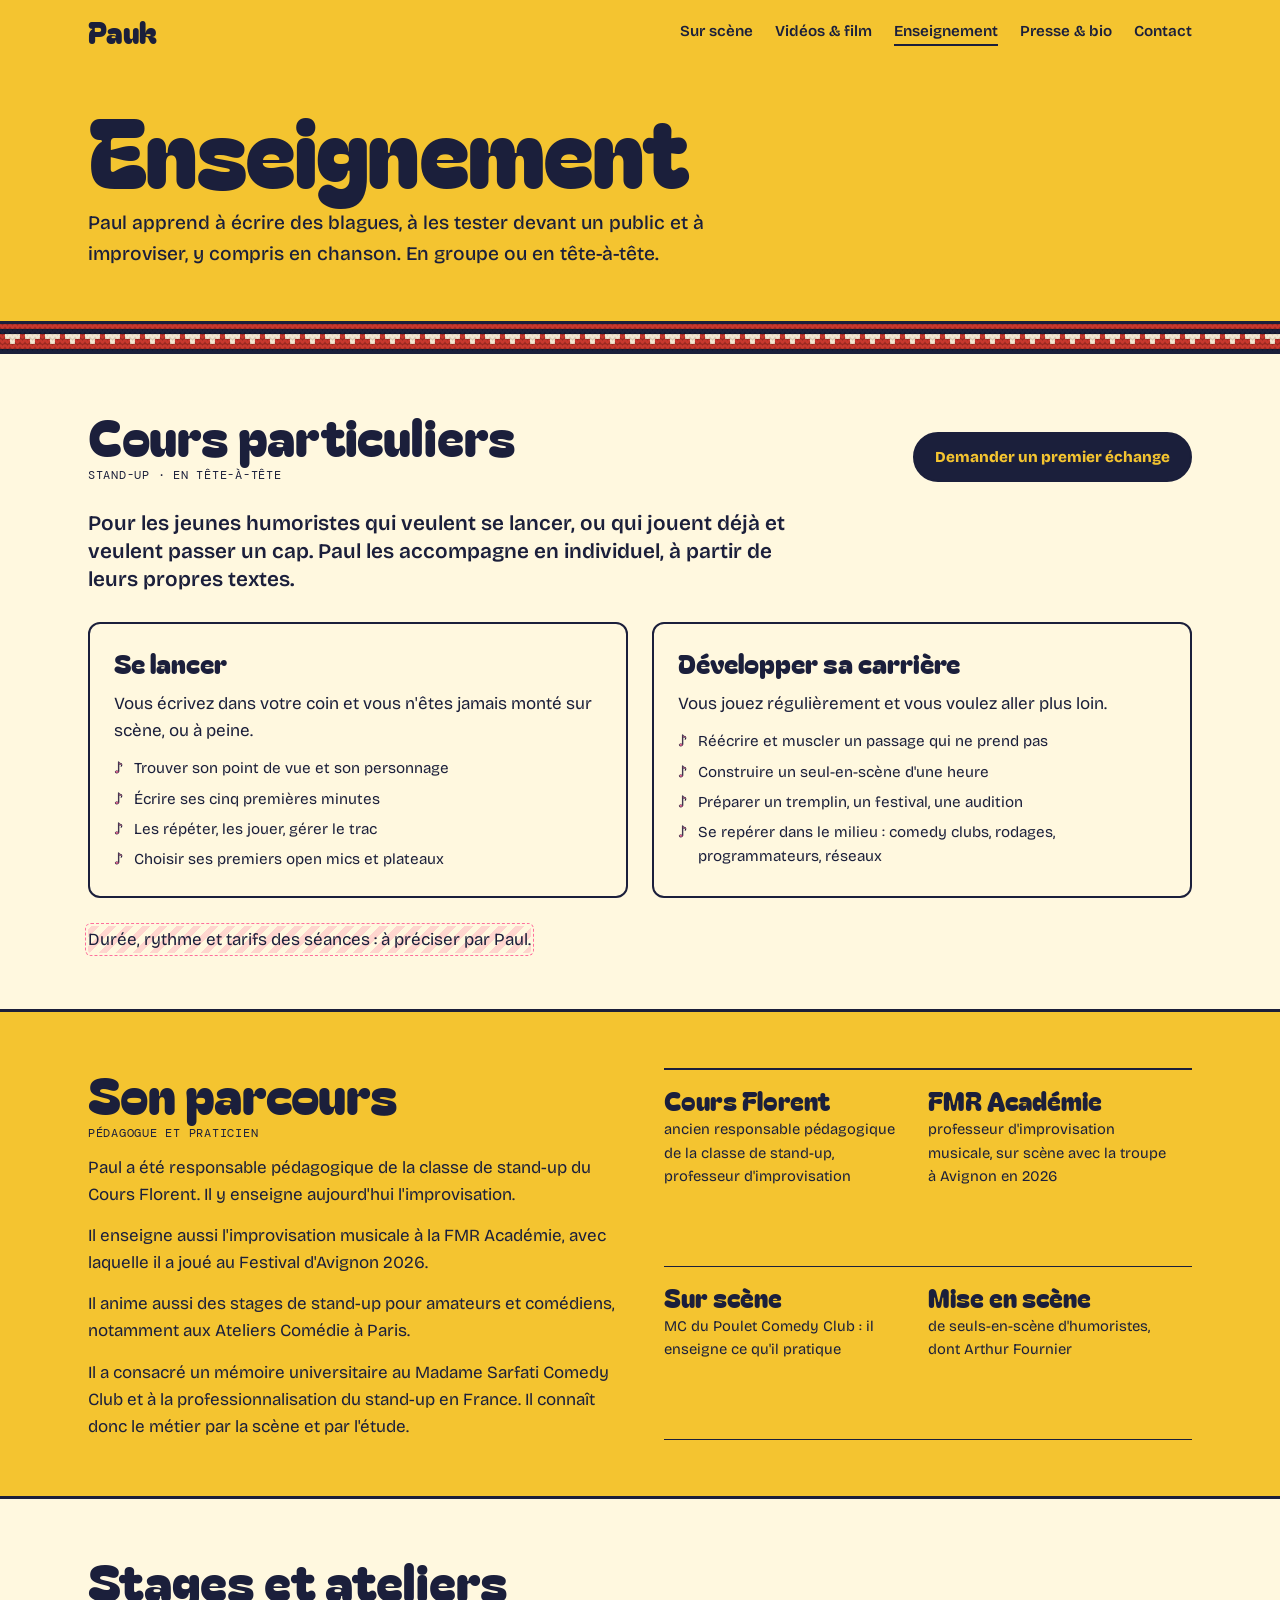
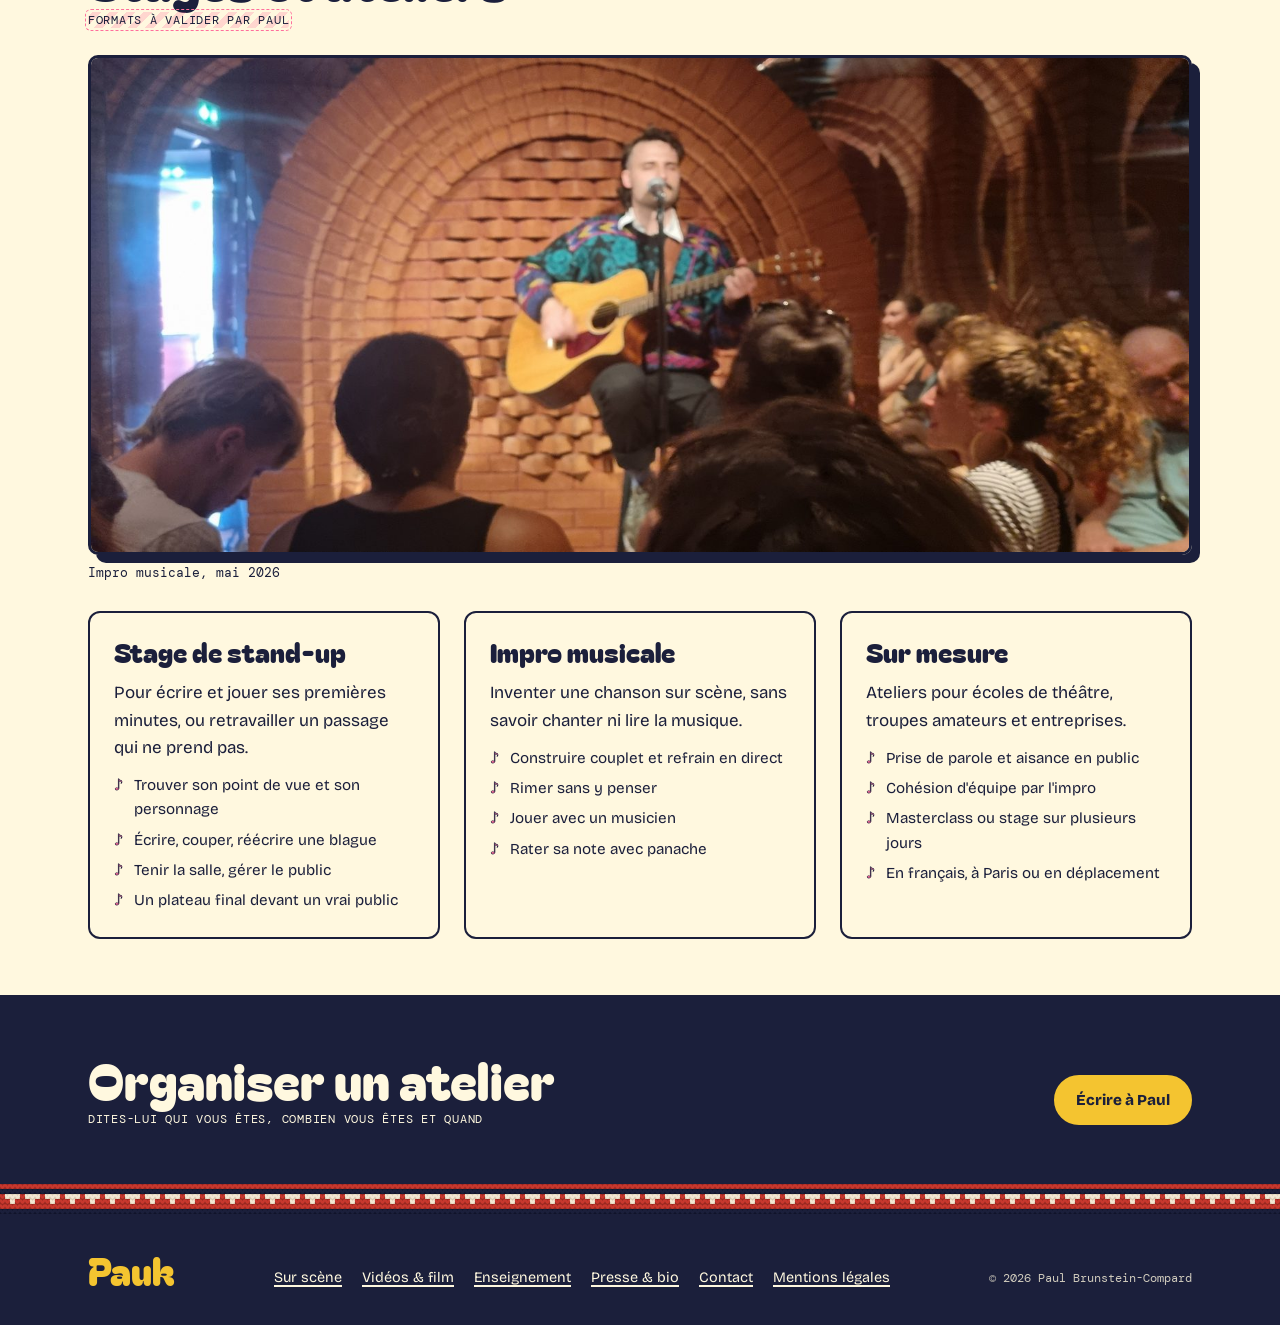
==== commit 9f6afda4: "Ajoute 4 photos de Paul (stand-up, impro musicale, FMR Académie) Photo de stand-up en pull jacquard " ====
--- a/enseignement.html
+++ b/enseignement.html
@@ -96,6 +96,10 @@
   <section class="band" aria-labelledby="offres-title">
     <div class="inner">
       <h2 class="h2" id="offres-title">Stages et ateliers<span class="kicker"><span class="todo">Formats à valider par Paul</span></span></h2>
+      <figure class="wide-photo">
+        <div class="frame"><img src="assets/img/paul-impro-musicale.jpg" width="1600" height="721" loading="lazy" alt="Paul chante à la guitare devant le public, sous une voûte de briques"></div>
+        <figcaption>Impro musicale, mai 2026</figcaption>
+      </figure>
       <div class="offers">
         <article class="offer">
           <h3>Stage de stand-up</h3>
--- a/assets/style.css
+++ b/assets/style.css
@@ -137,6 +137,12 @@
 .poster { border: 3px solid var(--ink); border-radius: 10px; overflow: hidden; box-shadow: 8px 8px 0 var(--ink); max-width: 340px; width: 100%; justify-self: center; }
 .poster img { width: 100%; height: auto; }
 
+/* Photo de scène en largeur */
+.wide-photo { margin: 0; display: flex; flex-direction: column; gap: 8px; }
+.wide-photo .frame { border: 3px solid var(--ink); border-radius: 10px; overflow: hidden; box-shadow: 8px 8px 0 var(--ink); max-width: 100%; }
+.wide-photo img { width: 100%; height: auto; aspect-ratio: 16 / 7.2; object-fit: cover; }
+.wide-photo figcaption { font-family: var(--mono); font-size: 0.8rem; }
+
 /* ---------- Bandeaux ---------- */
 .band { background: var(--paper); border-top: 3px solid var(--ink); }
 .band .inner { padding-block: 56px; display: flex; flex-direction: column; gap: 28px; }
@@ -229,6 +235,10 @@
 .photos figure { margin: 0; display: flex; flex-direction: column; gap: 6px; }
 .photos .frame { aspect-ratio: 4 / 5; max-width: 100%; border: 2.5px solid var(--ink); border-radius: 8px; background: var(--yellow); display: grid; place-items: center; overflow: hidden; }
 .photos .frame img { width: 100%; height: 100%; object-fit: cover; object-position: 50% 30%; }
+.photos.wide { grid-template-columns: repeat(auto-fill, minmax(300px, 1fr)); }
+.photos.wide .frame { aspect-ratio: 16 / 7.2; }
+.photos a.frame { transition: transform .15s, box-shadow .15s; }
+.photos a.frame:hover { transform: translate(-3px, -3px); box-shadow: 4px 4px 0 var(--ink); }
 .photos .frame.pink { background: var(--pink); }
 .photos figcaption { font-size: 0.85rem; }
 
